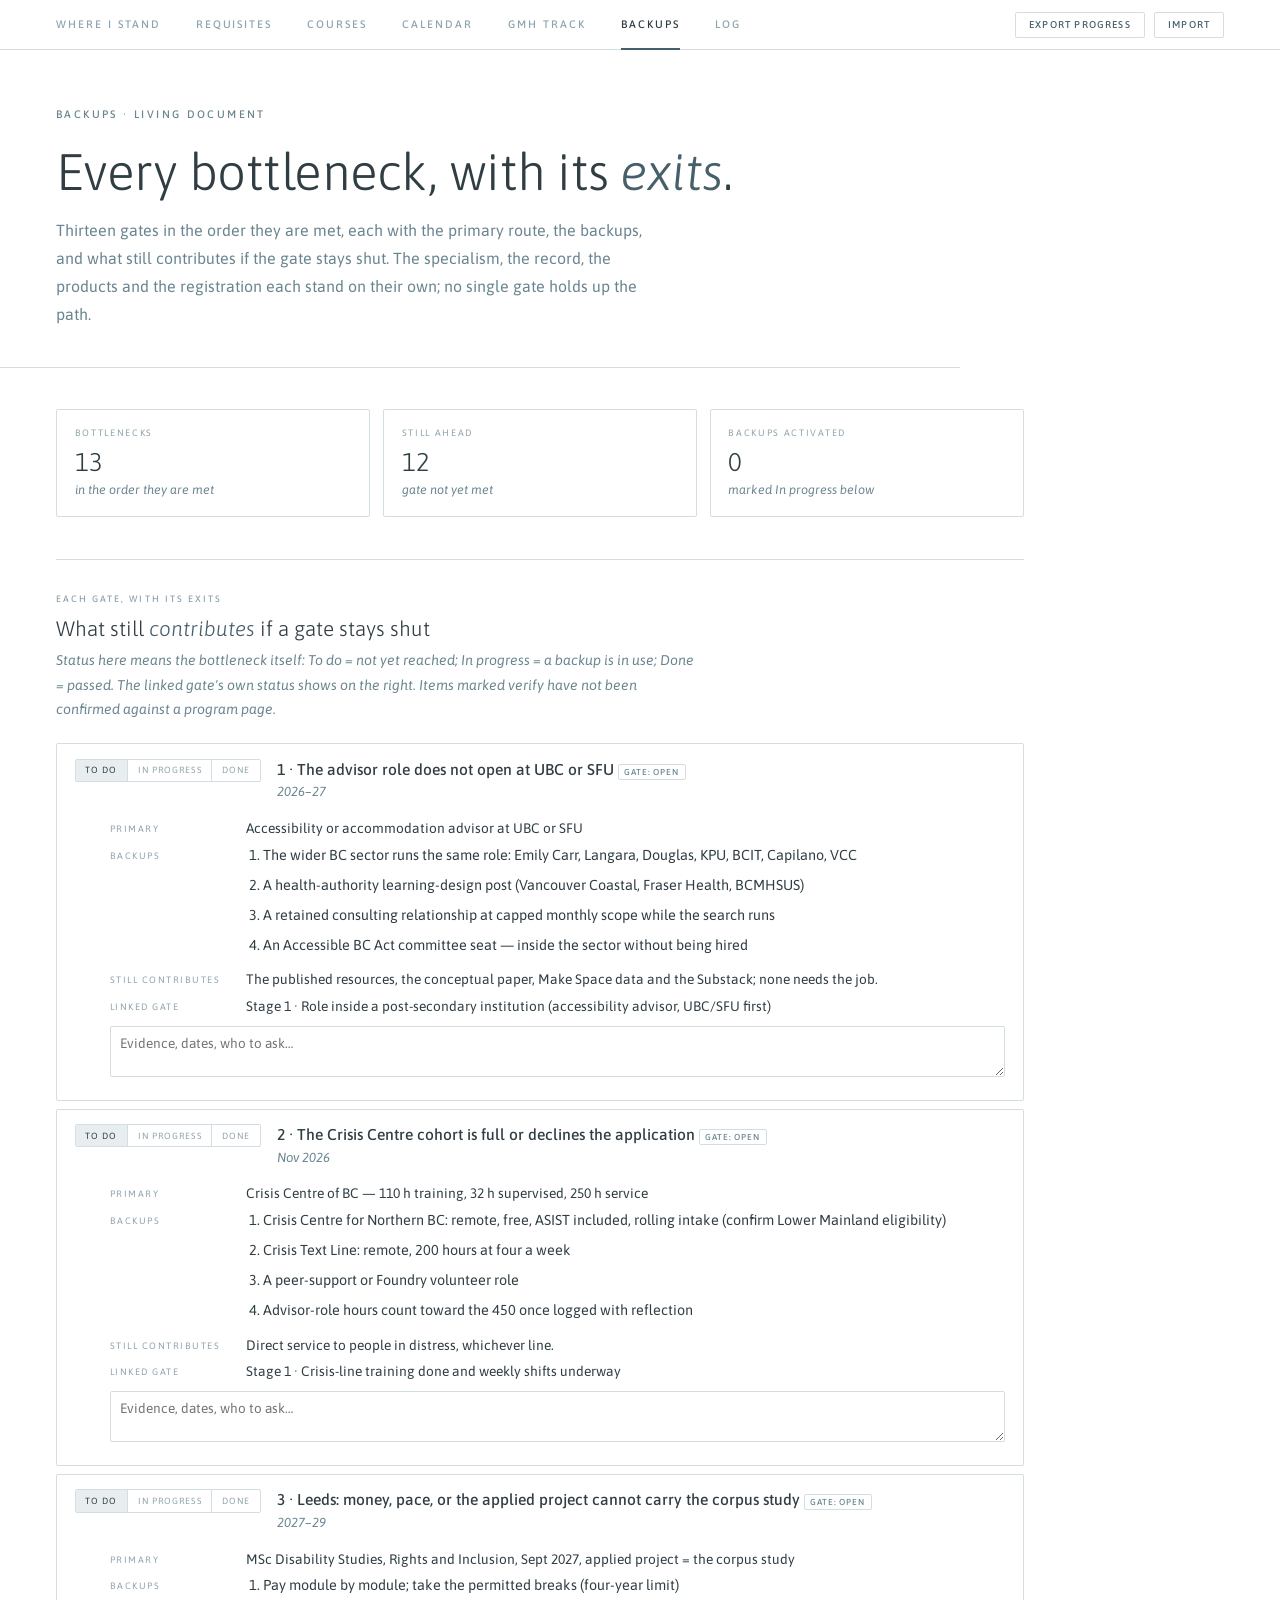
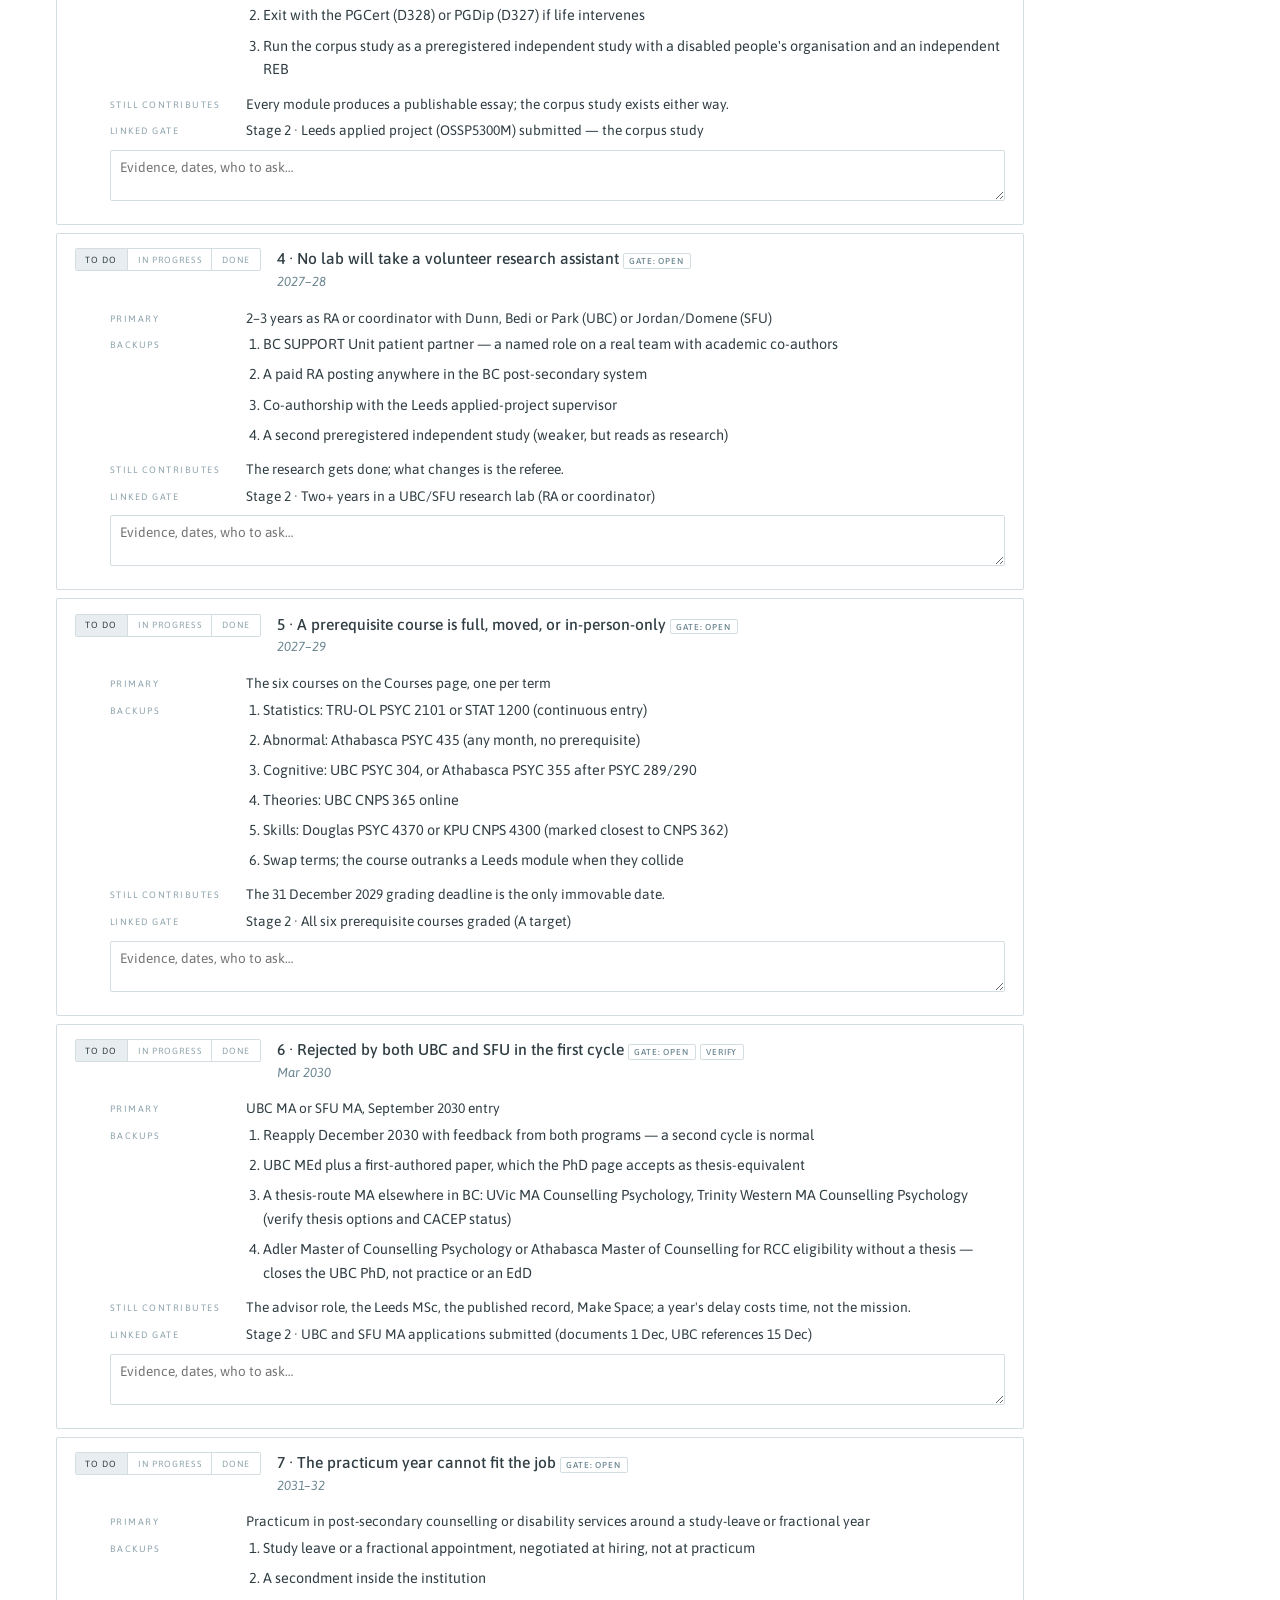
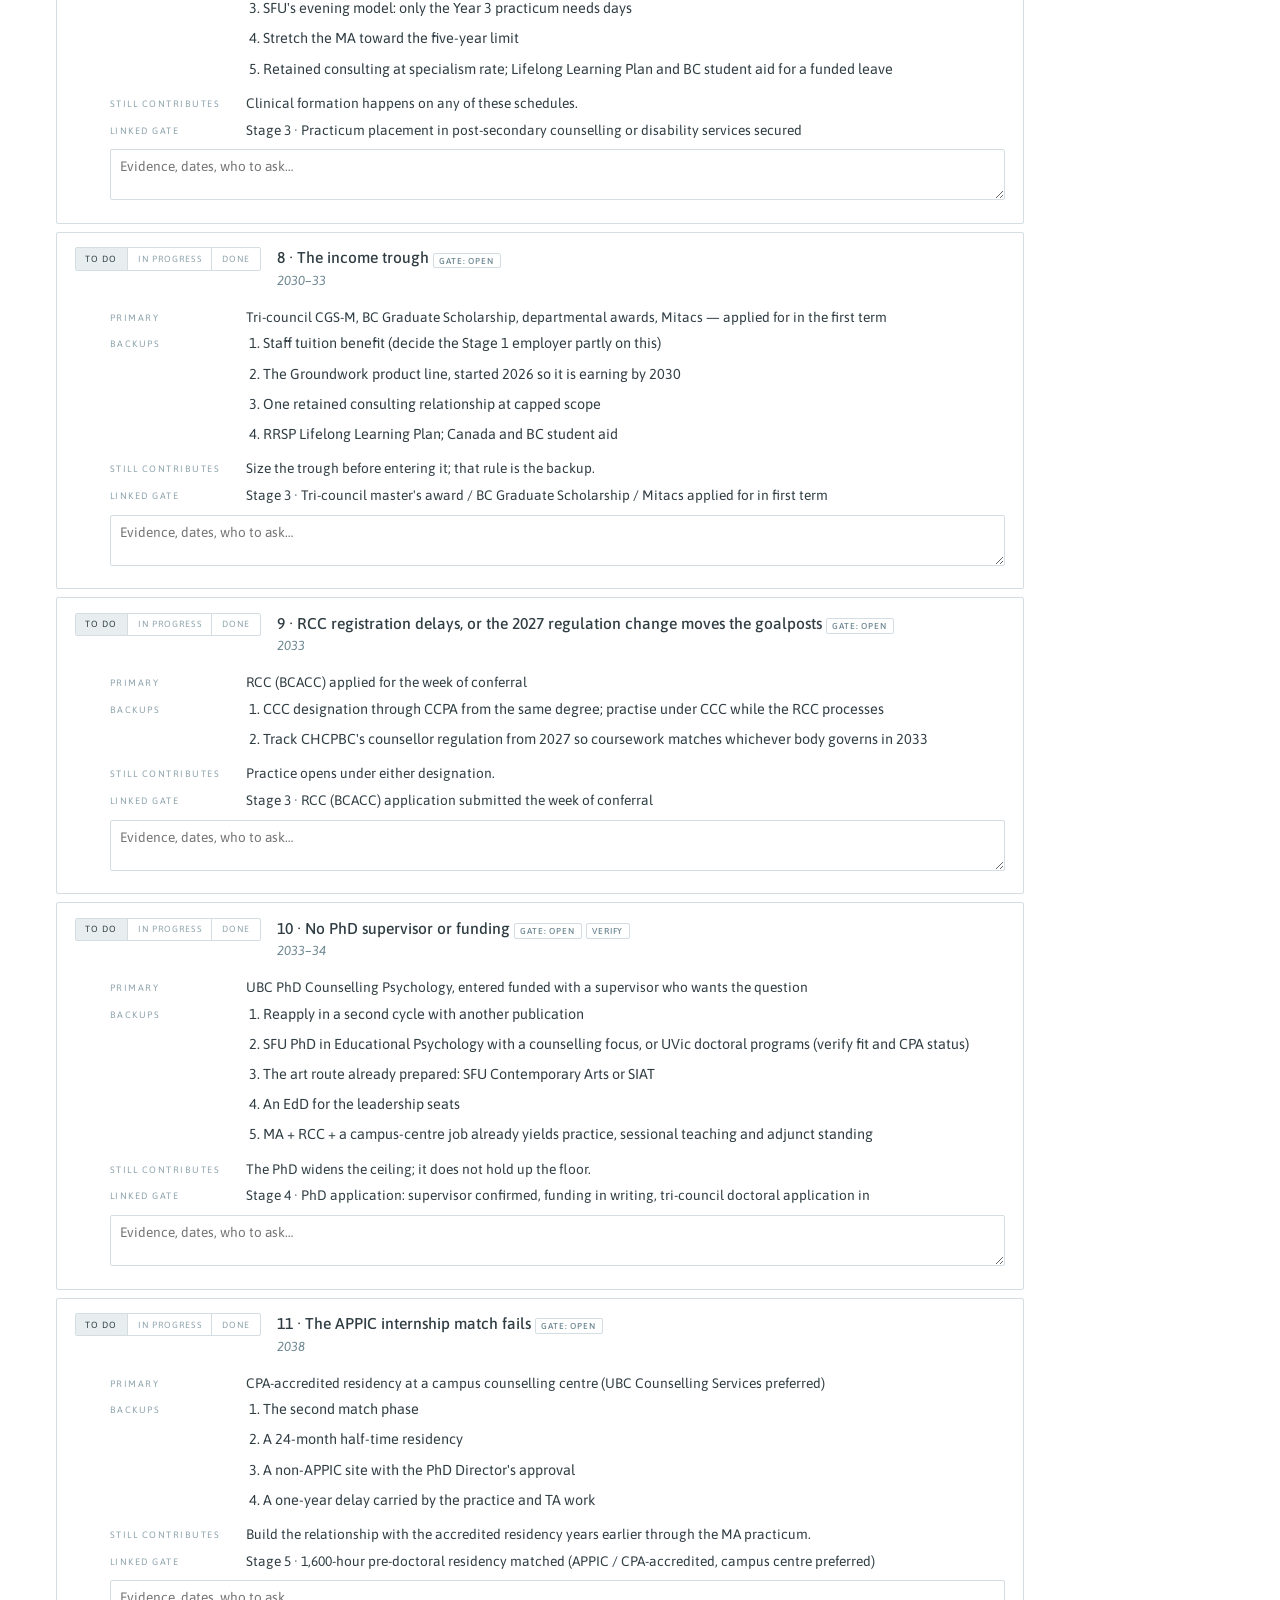
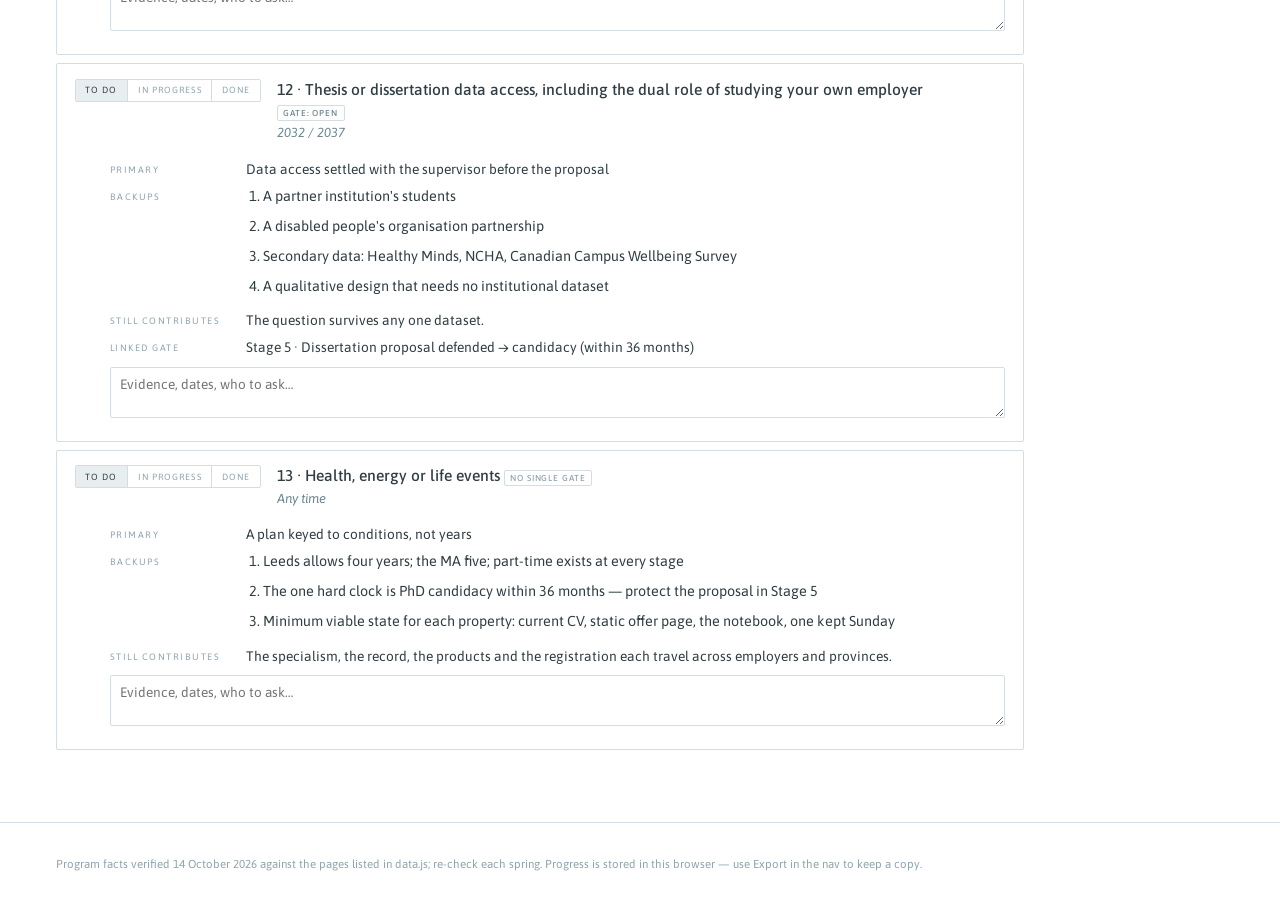
==== backups.html @ 61aa53c6 "Add files via upload" ====
<!DOCTYPE html>
<html lang="en">
<head>
<meta charset="UTF-8">
<meta name="viewport" content="width=device-width, initial-scale=1.0">
<title>Backups — Education Path</title>
<link href="https://fonts.googleapis.com/css2?family=Asap:ital,wght@0,300;0,400;0,500;0,600;1,300;1,400;1,500&display=swap" rel="stylesheet">
<link rel="stylesheet" href="style.css">
</head>
<body data-page="backups">
<header class="page">
  <div class="eyebrow">Backups · Living document</div>
  <h1>Every bottleneck, with its <em>exits</em>.</h1>
  <p class="header-sub">Thirteen gates in the order they are met, each with the primary route, the backups, and what still contributes if the gate stays shut. The specialism, the record, the products and the registration each stand on their own; no single gate holds up the path.</p>
</header>
<main class="wrap" id="app"></main>
<footer>Program facts verified 14 October 2026 against the pages listed in data.js; re-check each spring. Progress is stored in this browser — use Export in the nav to keep a copy.</footer>
<script src="data.js"></script>
<script src="app.js"></script>
</body>
</html>
---- style.css ----
/* style.css — shared by every page. Palette and type match the career repository. */
*, *::before, *::after { box-sizing: border-box; margin: 0; padding: 0; }

:root {
  --white:   #ffffff;
  --ink:     #303e44;
  --accent:  #475f6a;
  --mid:     #6a858f;
  --light:   #e8eef0;
  --lighter: #f4f7f8;
  --line:    #d4dde1;
  --faint:   #8fa4ad;
  --done:    #3f7d5a;
  --doing:   #b07a2a;
  --late:    #a94442;
  --todo:    #8fa4ad;
}

html { scroll-behavior: smooth; }
body {
  background: var(--white); color: var(--ink);
  font-family: 'Asap', system-ui, sans-serif; font-weight: 400;
  line-height: 1.6; font-size: 16px;
}
a { color: var(--accent); text-decoration: none; border-bottom: 1px solid var(--line); }
a:hover { border-bottom-color: var(--accent); }

/* ── NAV ── */
nav.site {
  display: flex; align-items: center; gap: 2.2rem; flex-wrap: wrap;
  padding: 0 3.5rem; border-bottom: 1px solid var(--line);
  position: sticky; top: 0; background: var(--white); z-index: 50;
}
nav.site a {
  font-size: 0.68rem; font-weight: 500; letter-spacing: 0.18em; text-transform: uppercase;
  color: var(--faint); border: none; padding: 1rem 0; position: relative; white-space: nowrap;
}
nav.site a.active { color: var(--ink); }
nav.site a.active::after {
  content: ''; position: absolute; left: 0; right: 0; bottom: -1px; height: 2px; background: var(--accent);
}
nav.site .spacer { flex: 1; }
nav.site .tools { display: flex; gap: 0.6rem; }
nav.site button, .btn {
  font-family: inherit; font-size: 0.62rem; font-weight: 500; letter-spacing: 0.12em; text-transform: uppercase;
  color: var(--accent); background: none; border: 1px solid var(--line); border-radius: 2px;
  padding: 0.4rem 0.8rem; cursor: pointer;
}
nav.site button:hover, .btn:hover { background: var(--lighter); }

/* ── HEADER ── */
header.page { padding: 3.5rem 3.5rem 2.4rem; border-bottom: 1px solid var(--line); max-width: 960px; }
.eyebrow { font-size: 0.68rem; font-weight: 500; letter-spacing: 0.22em; text-transform: uppercase; color: var(--mid); margin-bottom: 1.2rem; }
h1 { font-size: clamp(2rem, 4.5vw, 3.2rem); font-weight: 300; line-height: 1.12; letter-spacing: -0.01em; margin-bottom: 1rem; }
h1 em { font-style: italic; color: var(--accent); }
.header-sub { font-size: 1rem; color: var(--mid); max-width: 600px; line-height: 1.75; }

/* ── LAYOUT ── */
.wrap { padding: 2.6rem 3.5rem 4rem; max-width: 1080px; }
.sec { margin-top: 2.6rem; padding-top: 2rem; border-top: 1px solid var(--line); }
.sec:first-child { margin-top: 0; padding-top: 0; border-top: none; }
.sec-eye { font-size: 0.58rem; font-weight: 500; letter-spacing: 0.22em; text-transform: uppercase; color: var(--faint); margin-bottom: 0.5rem; }
.sec-title { font-size: 1.3rem; font-weight: 300; line-height: 1.3; margin-bottom: 0.4rem; }
.sec-title em { font-style: italic; color: var(--accent); }
.sec-desc { font-size: 0.88rem; color: var(--mid); line-height: 1.72; max-width: 640px; font-style: italic; margin-bottom: 1.4rem; }

/* ── STAT TILES ── */
.tiles { display: grid; grid-template-columns: repeat(auto-fit, minmax(170px, 1fr)); gap: 0.8rem; margin-bottom: 2rem; }
.tile { border: 1px solid var(--line); border-radius: 2px; padding: 1rem 1.1rem; }
.tile .k { font-size: 0.58rem; letter-spacing: 0.18em; text-transform: uppercase; color: var(--faint); margin-bottom: 0.4rem; }
.tile .v { font-size: 1.6rem; font-weight: 300; line-height: 1.1; }
.tile .s { font-size: 0.78rem; color: var(--mid); margin-top: 0.3rem; font-style: italic; }
.tile.late .v { color: var(--late); }

/* ── PROGRESS BAR ── */
.bar { height: 4px; background: var(--light); border-radius: 2px; overflow: hidden; margin-top: 0.6rem; }
.bar > span { display: block; height: 100%; background: var(--accent); width: 0; transition: width 0.4s; }
.bar.done > span { background: var(--done); }

/* ── ITEM ROWS (gates, requisites, courses) ── */
.item { border: 1px solid var(--line); border-radius: 2px; margin-bottom: 0.5rem; background: var(--white); }
.item.done { background: var(--lighter); }
.item-head { display: grid; grid-template-columns: auto 1fr auto; gap: 0 1rem; align-items: start; padding: 0.9rem 1.1rem; }
.item-title { font-size: 0.98rem; font-weight: 500; line-height: 1.35; }
.item.done .item-title { color: var(--faint); text-decoration: line-through; }
.item-sub { font-size: 0.82rem; color: var(--mid); font-style: italic; line-height: 1.55; margin-top: 0.15rem; }
.item-body { padding: 0 1.1rem 1rem 3.3rem; font-size: 0.86rem; color: var(--mid); line-height: 1.65; }
.item-body dl { display: grid; grid-template-columns: 7.5rem 1fr; gap: 0.25rem 1rem; }
.item-body dt { font-size: 0.58rem; letter-spacing: 0.16em; text-transform: uppercase; color: var(--faint); padding-top: 0.25rem; }
.item-body dd { color: var(--ink); }
.item-body textarea, .item-body input[type=text] {
  width: 100%; font-family: inherit; font-size: 0.85rem; color: var(--ink);
  border: 1px solid var(--line); border-radius: 2px; padding: 0.5rem 0.6rem; margin-top: 0.5rem; background: var(--white);
}
.item-body textarea { min-height: 3.2rem; resize: vertical; }

/* status control */
.status { display: inline-flex; border: 1px solid var(--line); border-radius: 2px; overflow: hidden; }
.status button {
  font-family: inherit; font-size: 0.56rem; letter-spacing: 0.12em; text-transform: uppercase;
  background: none; border: none; border-right: 1px solid var(--line); padding: 0.35rem 0.6rem; color: var(--faint); cursor: pointer;
}
.status button:last-child { border-right: none; }
.status button.on-todo  { background: var(--light); color: var(--ink); }
.status button.on-doing { background: var(--doing); color: #fff; }
.status button.on-done  { background: var(--done);  color: #fff; }

.tag { font-size: 0.54rem; font-weight: 500; letter-spacing: 0.1em; text-transform: uppercase; padding: 0.22em 0.65em; border-radius: 2px; white-space: nowrap; border: 1px solid var(--line); color: var(--mid); }
.tag.now { background: var(--accent); color: #fff; border-color: var(--accent); }
.tag.late { background: var(--late); color: #fff; border-color: var(--late); }
.tag.opt { color: var(--faint); }
.tag.ubc { background: #e9eef6; color: #2c4a7a; border-color: #cfd9ea; }
.tag.sfu { background: #f7ebe6; color: #8a3b2a; border-color: #ecd2c8; }
.tag.phd { background: #ecf3ee; color: #2f5e45; border-color: #cfe0d5; }
.due { font-size: 0.72rem; color: var(--faint); white-space: nowrap; }
.due.late { color: var(--late); }

/* ── TABLES ── */
table { width: 100%; border-collapse: collapse; font-size: 0.86rem; }
th, td { text-align: left; vertical-align: top; padding: 0.65rem 0.7rem; border-bottom: 1px solid var(--line); }
th { font-size: 0.58rem; letter-spacing: 0.18em; text-transform: uppercase; color: var(--faint); font-weight: 500; }
tr.here { background: var(--lighter); }
tr.here td:first-child::before { content: '▸ '; color: var(--accent); }
tr.clear td { color: var(--faint); font-style: italic; }
tr.past td { color: var(--faint); }

/* ── TIMELINE STRIP ── */
.strip { display: grid; grid-auto-flow: column; grid-auto-columns: 1fr; gap: 4px; margin: 1.2rem 0 2rem; }
.strip .cell { height: 10px; background: var(--light); border-radius: 2px; position: relative; }
.strip .cell.past { background: var(--line); }
.strip .cell.here { background: var(--accent); }
.strip .cell.clear { background: repeating-linear-gradient(45deg, var(--light), var(--light) 3px, var(--white) 3px, var(--white) 6px); }
.strip-labels { display: grid; grid-auto-flow: column; grid-auto-columns: 1fr; gap: 4px; font-size: 0.58rem; color: var(--faint); letter-spacing: 0.04em; }
.strip-labels div { overflow: hidden; white-space: nowrap; text-overflow: ellipsis; }

/* ── DEADLINE LIST ── */
.dl { list-style: none; }
.dl li { display: grid; grid-template-columns: 8.5rem 5rem 1fr; gap: 1rem; padding: 0.55rem 0; border-bottom: 1px solid var(--line); font-size: 0.88rem; align-items: baseline; }
.dl .d { font-variant-numeric: tabular-nums; color: var(--ink); }
.dl .in { font-size: 0.7rem; color: var(--faint); letter-spacing: 0.06em; }
.dl .in.late { color: var(--late); }
.dl .in.soon { color: var(--doing); }
.dl li.passed { color: var(--faint); }

/* ── LADDER ── */
.ladder { list-style: none; }
.ladder li { display: grid; grid-template-columns: 3rem 1fr; gap: 1rem; padding: 1.1rem 0; border-bottom: 1px solid var(--line); }
.ladder .r { font-size: 1.6rem; font-weight: 300; color: var(--accent); line-height: 1; }
.ladder .n { font-size: 1rem; font-weight: 500; }
.ladder .w { font-size: 0.86rem; color: var(--mid); margin: 0.2rem 0 0.5rem; }
.ladder dl { display: grid; grid-template-columns: 6rem 1fr; gap: 0.2rem 1rem; font-size: 0.82rem; }
.ladder dt { font-size: 0.56rem; letter-spacing: 0.16em; text-transform: uppercase; color: var(--faint); padding-top: 0.2rem; }

/* ── FORMS (log) ── */
form.row { display: grid; grid-template-columns: 9rem 1fr 6rem auto; gap: 0.6rem; align-items: end; margin-bottom: 1.2rem; }
form.row.wide { grid-template-columns: 9rem 1fr auto; }
form label { font-size: 0.58rem; letter-spacing: 0.16em; text-transform: uppercase; color: var(--faint); display: block; margin-bottom: 0.25rem; }
form input, form select { width: 100%; font-family: inherit; font-size: 0.88rem; border: 1px solid var(--line); border-radius: 2px; padding: 0.45rem 0.55rem; background: var(--white); color: var(--ink); }
.del { font-family: inherit; font-size: 0.6rem; color: var(--faint); background: none; border: none; cursor: pointer; letter-spacing: 0.1em; text-transform: uppercase; }
.del:hover { color: var(--late); }

.note { font-size: 0.82rem; color: var(--mid); font-style: italic; line-height: 1.65; max-width: 680px; }
.list { padding-left: 1.2rem; font-size: 0.9rem; }
.list li { margin-bottom: 0.4rem; }
footer { padding: 2rem 3.5rem; border-top: 1px solid var(--line); font-size: 0.72rem; color: var(--faint); }

@media (max-width: 720px) {
  nav.site, header.page, .wrap, footer { padding-left: 1.2rem; padding-right: 1.2rem; }
  .item-body { padding-left: 1.1rem; }
  .item-body dl, .ladder dl { grid-template-columns: 1fr; }
  .dl li { grid-template-columns: 1fr; gap: 0.1rem; }
  form.row, form.row.wide { grid-template-columns: 1fr; }
  table { font-size: 0.78rem; }
}
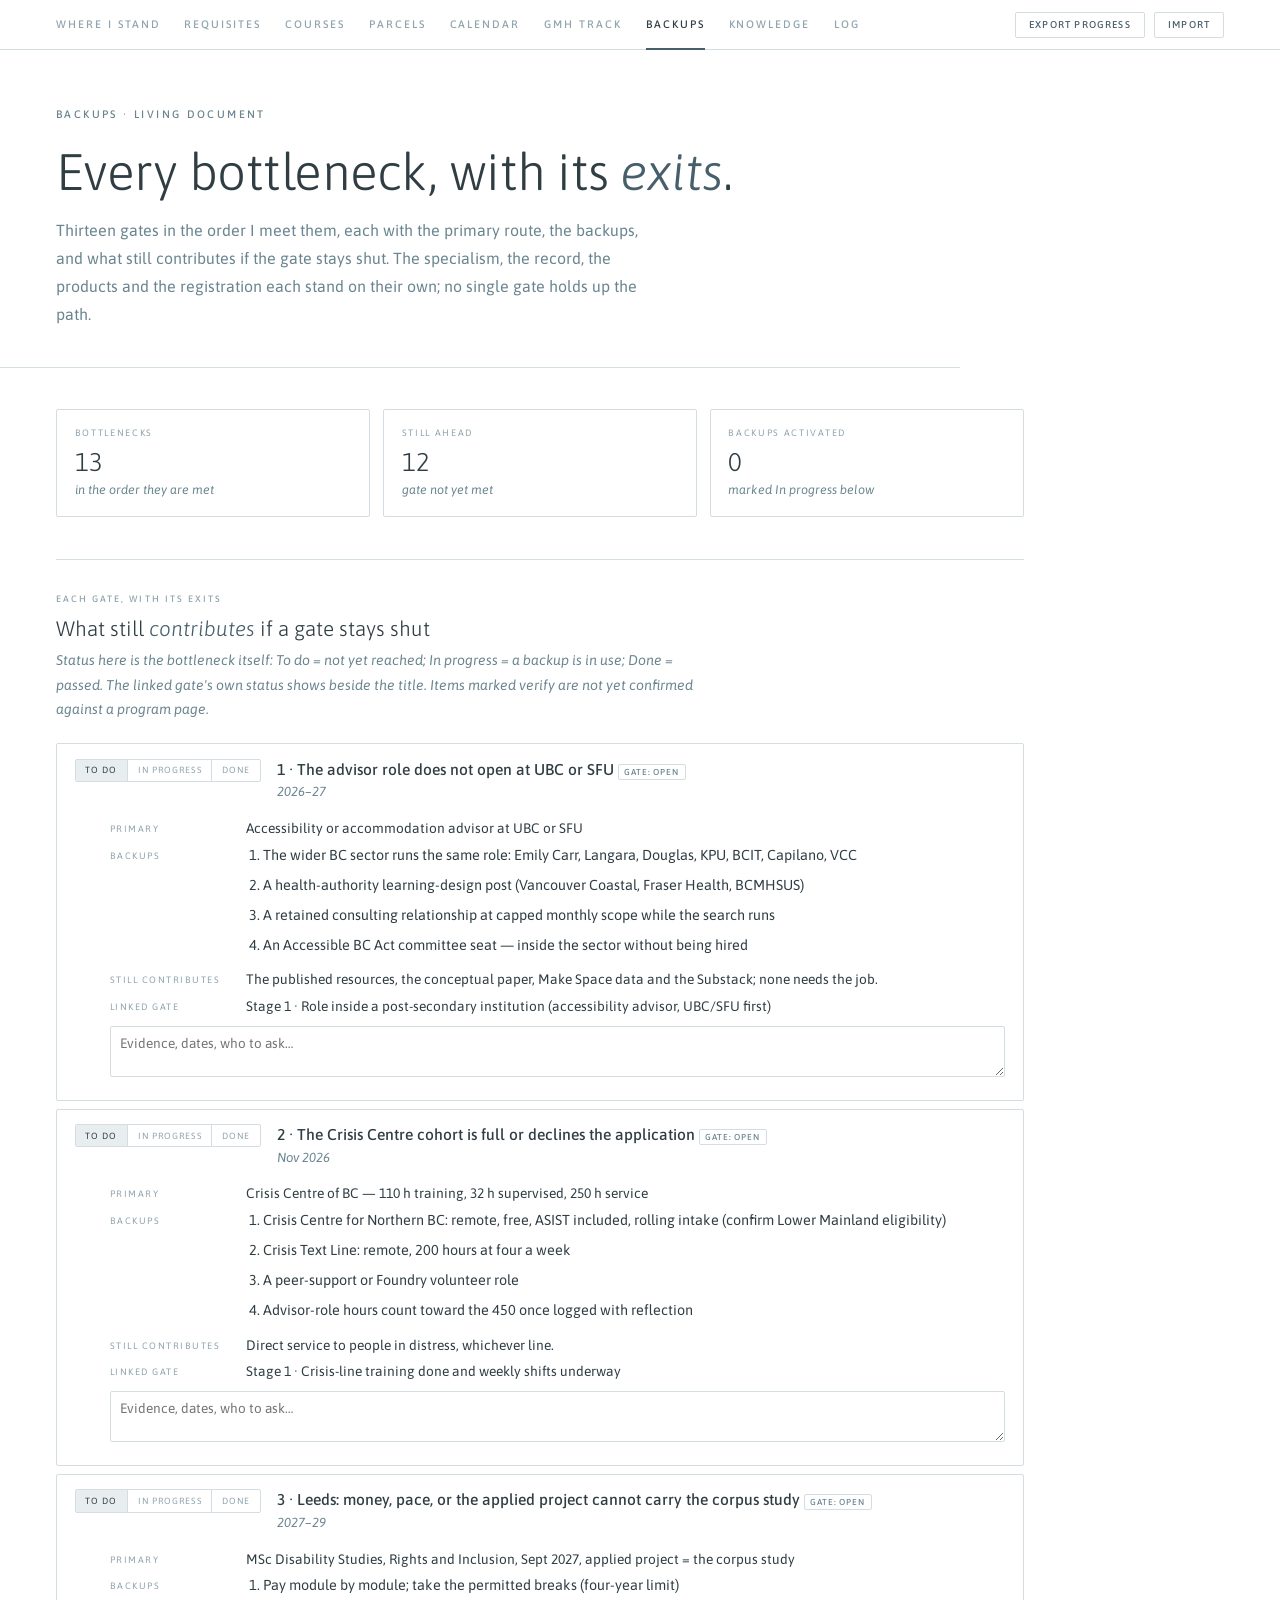
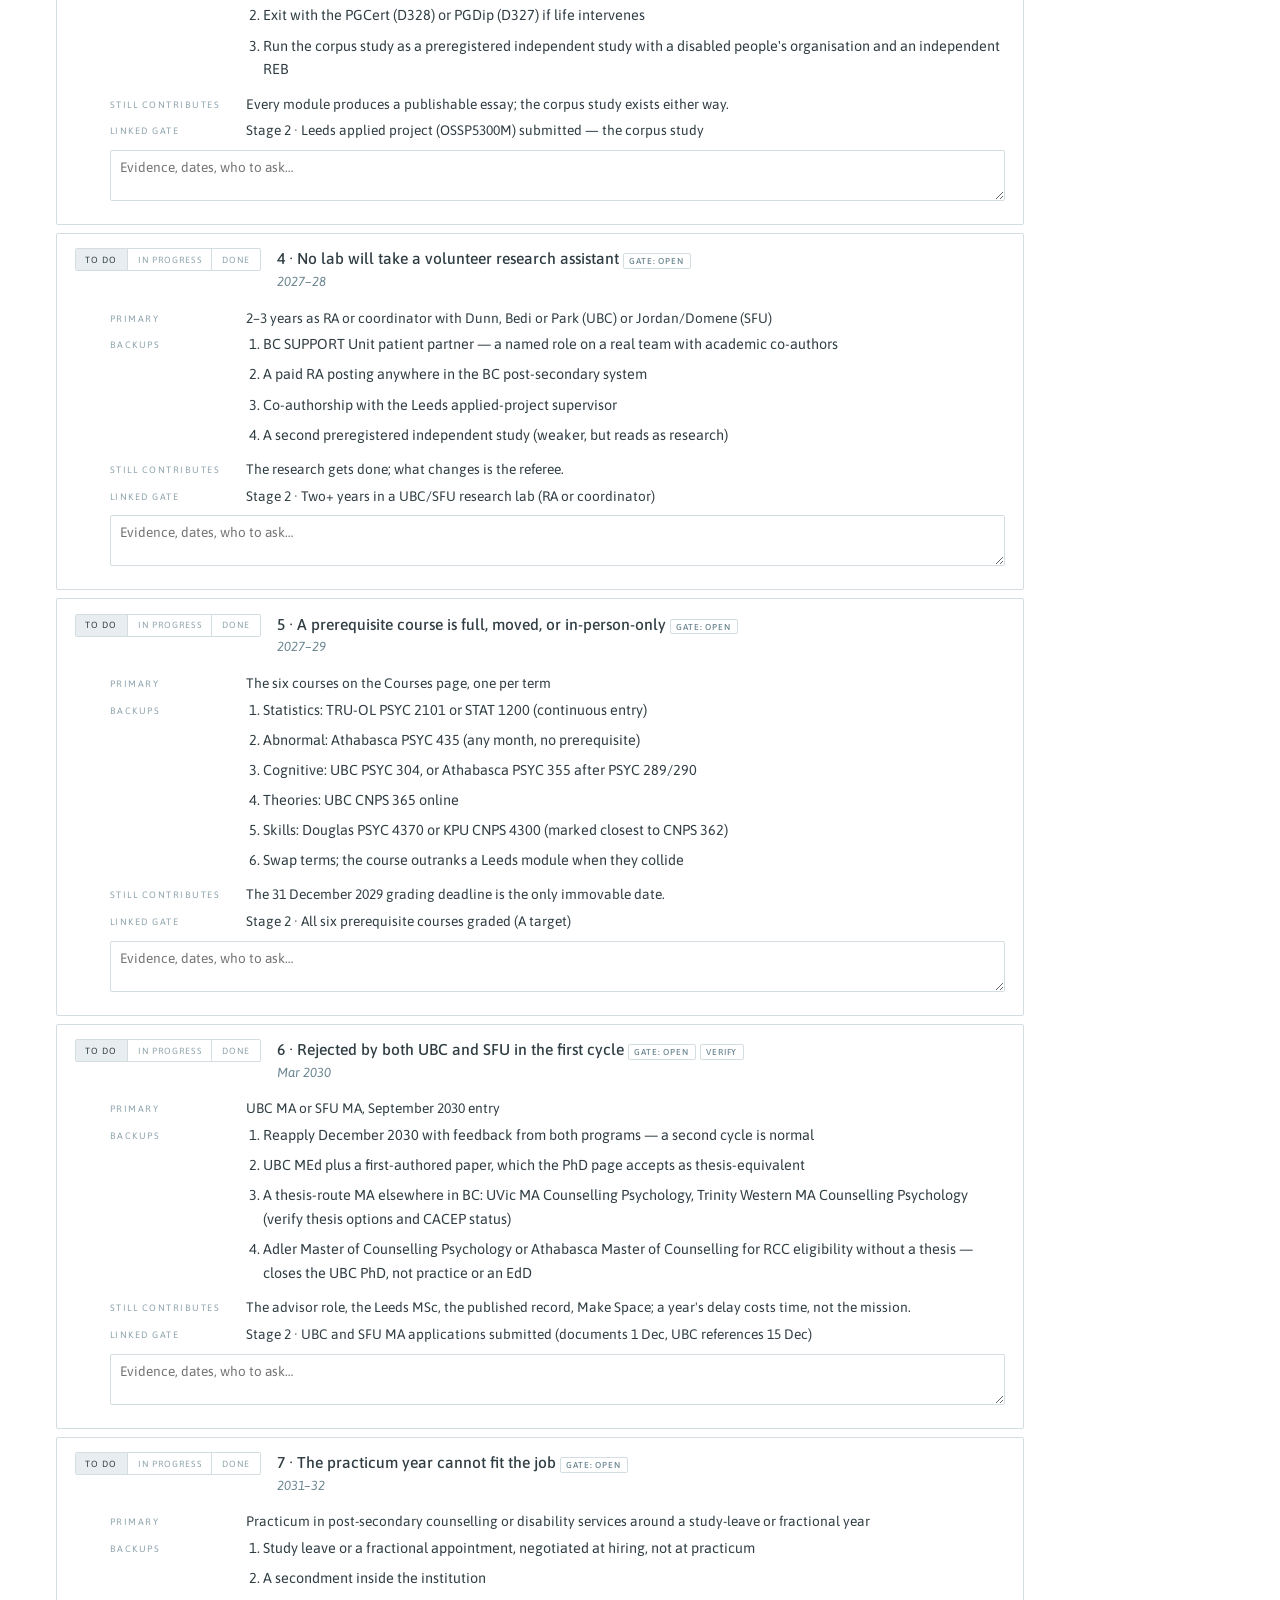
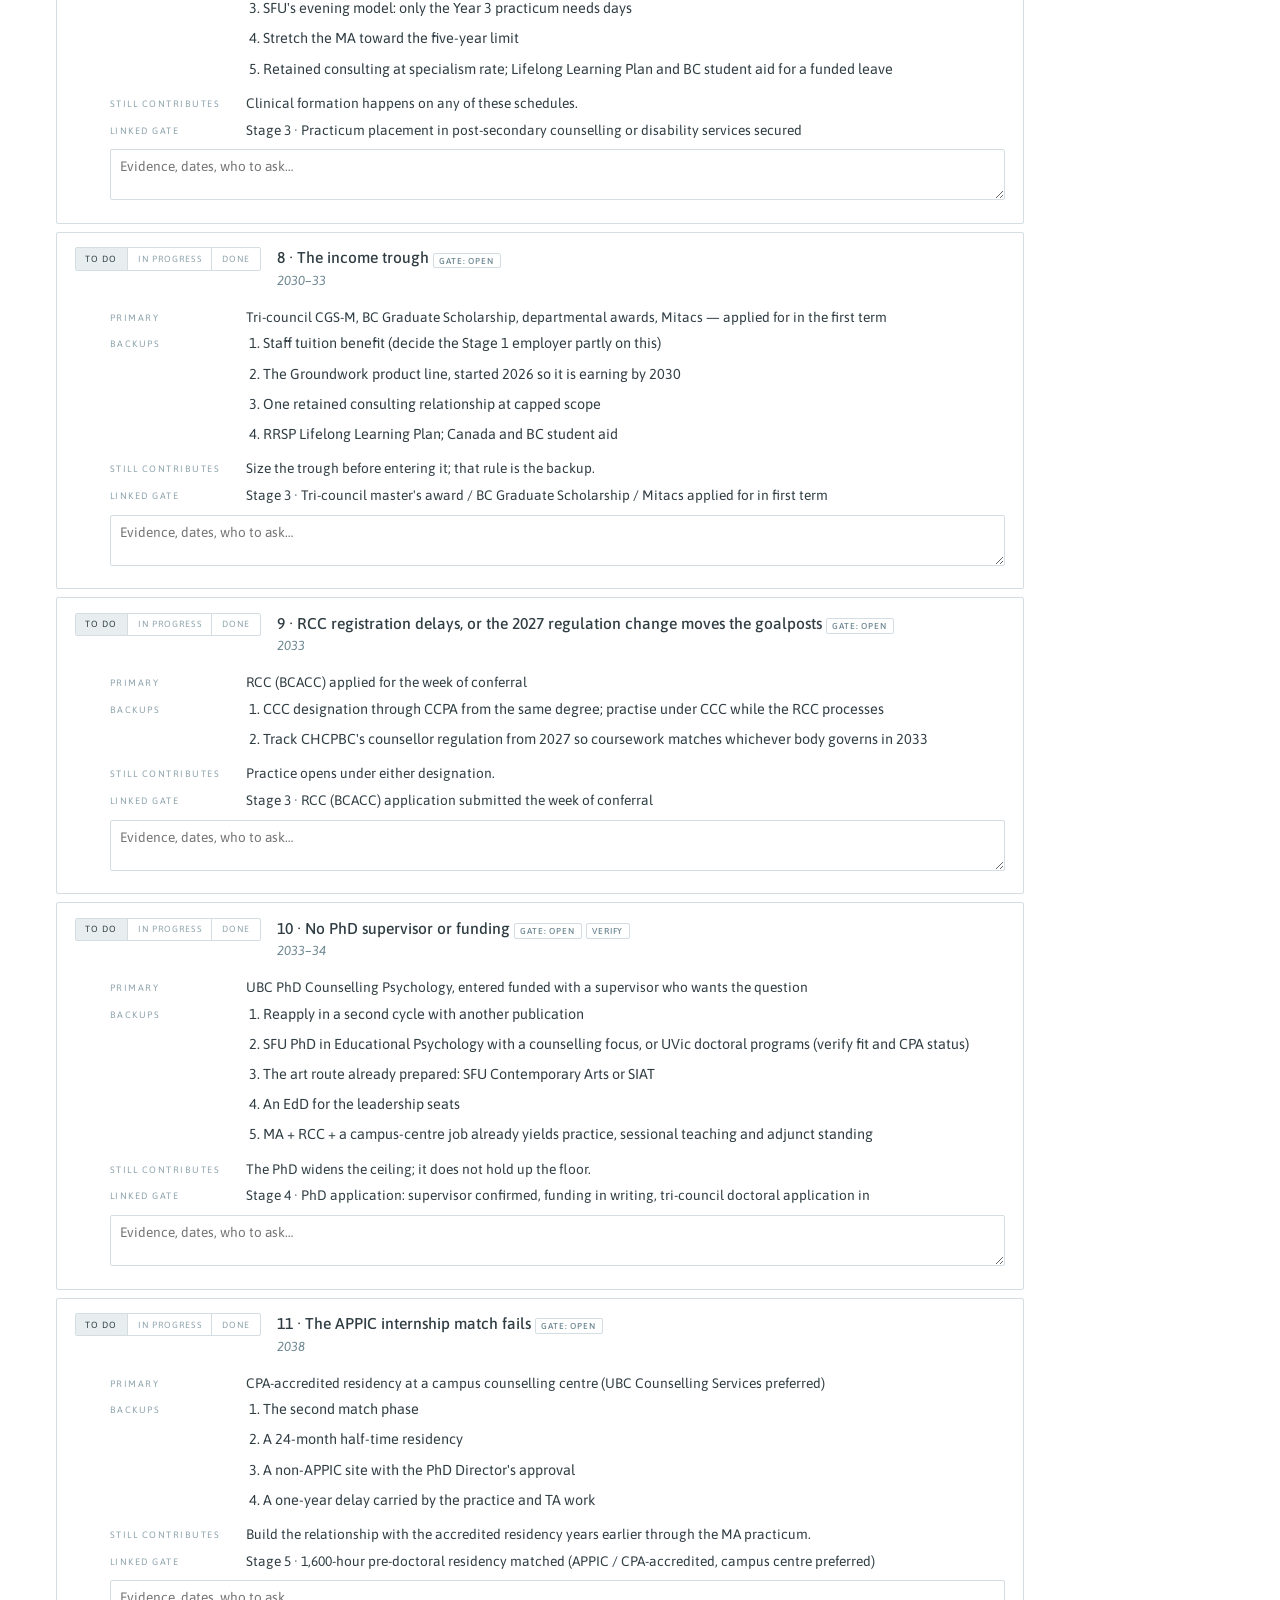
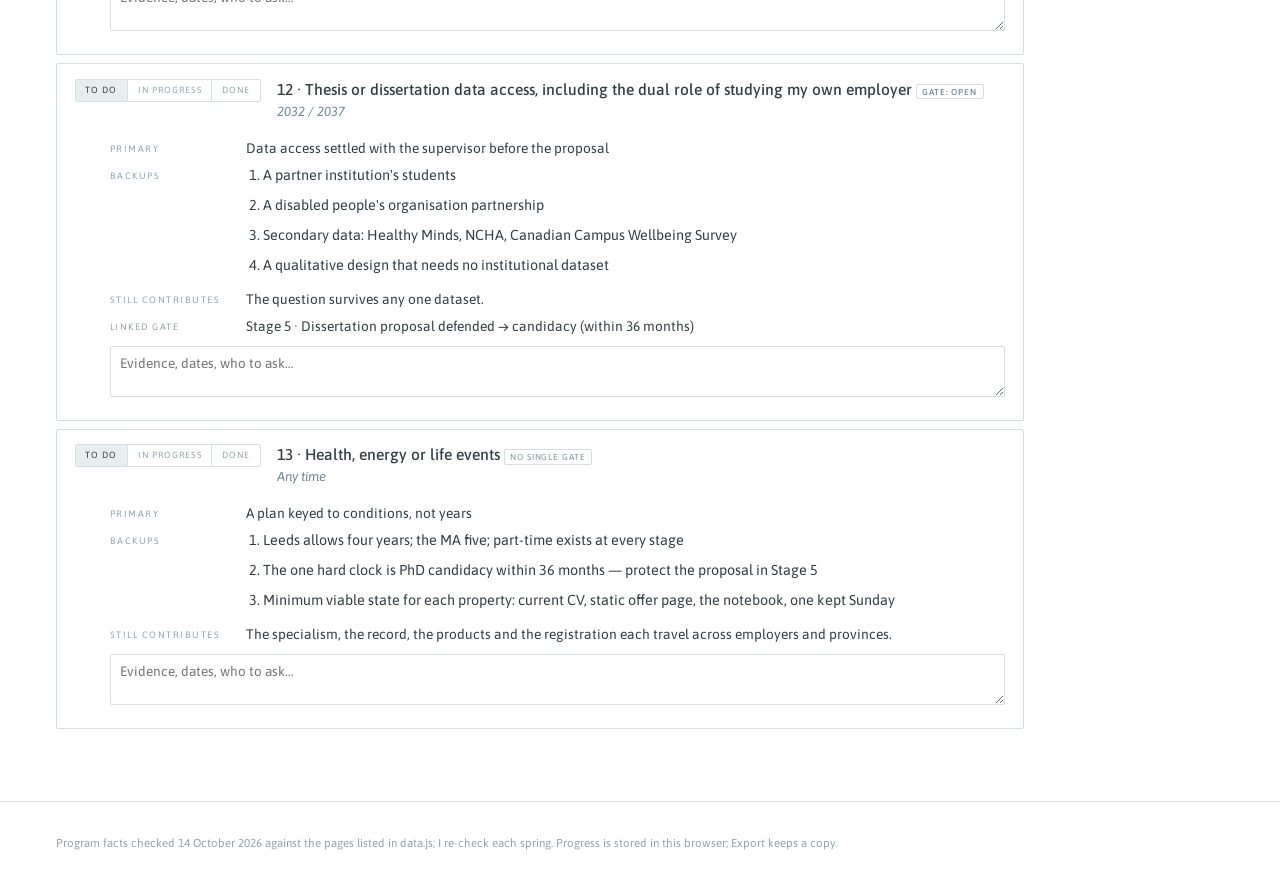
==== commit 36bb6bc6: "Add files via upload" ====
--- a/backups.html
+++ b/backups.html
@@ -11,11 +11,13 @@
 <header class="page">
   <div class="eyebrow">Backups · Living document</div>
   <h1>Every bottleneck, with its <em>exits</em>.</h1>
-  <p class="header-sub">Thirteen gates in the order they are met, each with the primary route, the backups, and what still contributes if the gate stays shut. The specialism, the record, the products and the registration each stand on their own; no single gate holds up the path.</p>
+  <p class="header-sub">Thirteen gates in the order I meet them, each with the primary route, the backups, and what still contributes if the gate stays shut. The specialism, the record, the products and the registration each stand on their own; no single gate holds up the path.</p>
 </header>
 <main class="wrap" id="app"></main>
-<footer>Program facts verified 14 October 2026 against the pages listed in data.js; re-check each spring. Progress is stored in this browser — use Export in the nav to keep a copy.</footer>
+<footer>Program facts checked 14 October 2026 against the pages listed in data.js; I re-check each spring. Progress is stored in this browser; Export keeps a copy.</footer>
 <script src="data.js"></script>
+<script src="knowledge.js"></script>
+<script src="private.js" onerror="void 0"></script>
 <script src="app.js"></script>
 </body>
 </html>
--- a/style.css
+++ b/style.css
@@ -27,7 +27,7 @@
 
 /* ── NAV ── */
 nav.site {
-  display: flex; align-items: center; gap: 2.2rem; flex-wrap: wrap;
+  display: flex; align-items: center; gap: 1.5rem; flex-wrap: wrap;
   padding: 0 3.5rem; border-bottom: 1px solid var(--line);
   position: sticky; top: 0; background: var(--white); z-index: 50;
 }
@@ -172,3 +172,11 @@
   form.row, form.row.wide { grid-template-columns: 1fr; }
   table { font-size: 0.78rem; }
 }
+
+/* ── THE CEILING ── */
+.ceiling { background: var(--ink); color: rgba(255,255,255,0.88); padding: 2rem 2.2rem; border-radius: 2px; margin-bottom: 2rem; }
+.ceiling .sec-eye { color: rgba(255,255,255,0.45); }
+.ceiling-head { font-size: clamp(1rem, 2.2vw, 1.22rem); font-weight: 300; font-style: italic; line-height: 1.7; max-width: 760px; margin-bottom: 1.2rem; }
+.ceiling-seats { list-style: none; display: grid; grid-template-columns: repeat(auto-fit, minmax(260px, 1fr)); gap: 0.4rem 1.6rem; font-size: 0.86rem; line-height: 1.55; margin-bottom: 1.2rem; }
+.ceiling-seats li::before { content: '— '; color: rgba(255,255,255,0.4); }
+.ceiling-horizon { font-size: 0.84rem; color: rgba(255,255,255,0.65); font-style: italic; max-width: 760px; }
